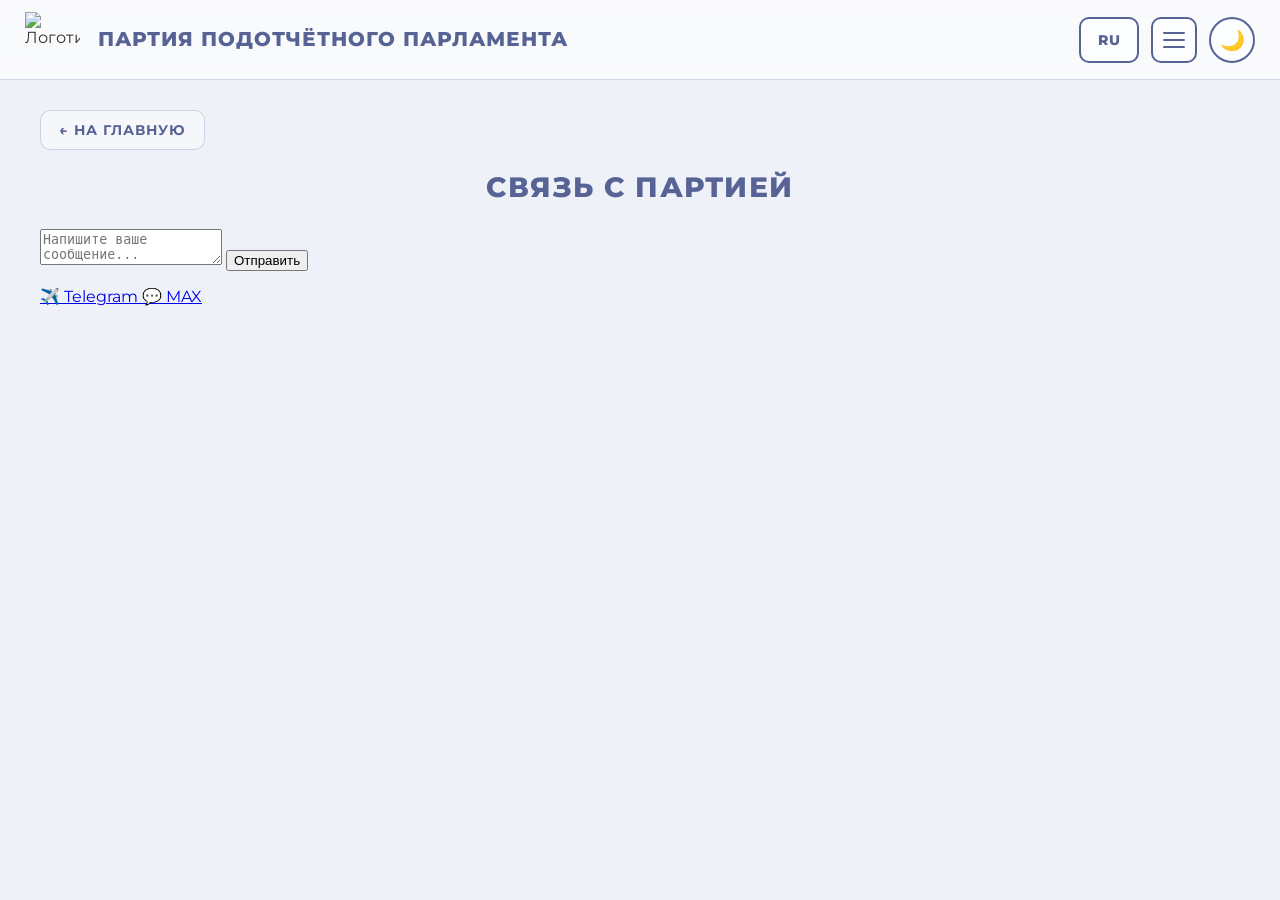
==== contact.html @ 0b80e186 "Add files via upload" ====
<!doctype html>
<html lang="ru" dir="ltr">
<head>
  <meta charset="UTF-8" />
  <meta name="viewport" content="width=device-width, initial-scale=1.0" />
  <title data-i18n="nav.contact">Связь — ППП</title>

  <link rel="icon" type="image/png" href="favicon.png">

  <link rel="preconnect" href="https://fonts.googleapis.com">
  <link rel="preconnect" href="https://fonts.gstatic.com" crossorigin>
  <link href="https://fonts.googleapis.com/css2?family=Montserrat:wght@400;700;800;900&family=Heebo:wght@400;700;800;900&family=Cairo:wght@400;700;800;900&display=swap" rel="stylesheet">

  <link rel="stylesheet" href="style.css" />
</head>
<body>

  <!-- Шапка -->
  <header class="site-header">
    <a href="index.html" class="header-left">
      <img src="https://lh3.googleusercontent.com/d/1KRb9pi-oAD3qofva0diEfKu99MLGGNY4" alt="Логотип" class="site-logo">
      <h1 class="site-title" data-i18n="site.title">Партия подотчётного парламента</h1>
    </a>

    <div class="header-right">
      <div class="lang-switcher">
        <button class="lang-btn" id="langBtn" aria-label="Сменить язык">
          <span id="langCurrent">RU</span>
        </button>
        <div class="lang-menu" id="langMenu">
          <button class="lang-option" data-lang="ru">Русский</button>
          <button class="lang-option" data-lang="be">Беларуская</button>
          <button class="lang-option" data-lang="he">עברית</button>
          <button class="lang-option" data-lang="ar">العربية</button>
        </div>
      </div>

      <button class="burger-btn" id="burgerBtn" aria-label="Меню">
        <span></span><span></span><span></span>
      </button>

      <button class="theme-toggle" id="themeToggle" aria-label="Переключить тему">
        <span class="theme-icon">🌙</span>
      </button>
    </div>
  </header>

  <!-- Бургер-меню (якоря) -->
  <nav class="side-nav" id="sideNav">
    <a href="#contact" class="nav-link" data-i18n="nav.contact">Связь</a>
  </nav>
  <div class="side-nav-overlay" id="sideNavOverlay"></div>

  <main class="main-content">

    <a href="index.html" class="back-link">← <span data-i18n="back">На главную</span></a>

    <h2 class="section-title reveal" id="contact" data-i18n="section.contact">Связь с партией</h2>

    <div class="contact-wrapper reveal">
      <form class="contact-section" id="contactForm">
        <input type="hidden" name="access_key" value="10b653c6-c642-4f34-952c-75ba31c87d4d">
        <input type="hidden" name="subject" value="Новое сообщение с сайта ППП">
        <input type="hidden" name="from_name" value="Партия подотчётного парламента">
        <input type="checkbox" name="botcheck" style="display: none;">

        <textarea class="contact-input" id="contactInput" name="message" data-i18n-placeholder="contact.placeholder" placeholder="Напишите ваше сообщение..." required></textarea>
        <button type="submit" class="contact-btn" id="contactBtn" data-i18n="contact.send">Отправить</button>
        <p class="contact-status" id="contactStatus"></p>
      </form>

      <!-- Соцсети под формой -->
      <div class="social-links-row">
        <a href="https://t.me/VDPPPVOMSIOUUP" target="_blank" rel="noopener" class="social-link">
          <span class="social-icon">✈️</span>
          <span class="social-name">Telegram</span>
        </a>
        <a href="https://max.ru/join/Kfb4NbByVdE7K1zvkSyGIGyfoUkJ6gbHtAUT0EEjZ74" target="_blank" rel="noopener" class="social-link">
          <span class="social-icon">💬</span>
          <span class="social-name">MAX</span>
        </a>
      </div>
    </div>

  </main>

  <button class="scroll-top" id="scrollTop" aria-label="Наверх">▲</button>

  <script src="script.js"></script>
</body>
</html>
---- style.css ----
/* ================= ПЕРЕМЕННЫЕ ТЕМ ================= */
:root {
  --bg-color: #eef1f7;
  --bg-glass: rgba(255, 255, 255, 0.45);
  --bg-glass-strong: rgba(255, 255, 255, 0.65);
  --text-color: #333;
  --border-color: rgba(87, 99, 148, 0.25);
  --shadow-color: rgba(87, 99, 148, 0.12);
  --accent: #576394;
  --accent-dark: #3e4a7c;
  --canvas-bg: #ffffff;
}

body.dark {
  --bg-color: #1a1d2e;
  --bg-glass: rgba(40, 45, 70, 0.55);
  --bg-glass-strong: rgba(40, 45, 70, 0.75);
  --text-color: #e0e4f0;
  --border-color: rgba(120, 135, 200, 0.3);
  --shadow-color: rgba(0, 0, 0, 0.4);
  --accent: #7a86b8;
  --accent-dark: #576394;
  --canvas-bg: #2a2e45;
}

/* ================= БАЗА ================= */
html, body {
  margin: 0;
  padding: 0;
  min-height: 100%;
  background: var(--bg-color);
  overflow-x: hidden;
  font-family: 'Montserrat', 'Heebo', 'Cairo', sans-serif;
  color: var(--text-color);
  transition: background-color 0.4s ease, color 0.4s ease;
  scroll-behavior: smooth;
}

html[lang="he"] body,
html[lang="he"] .site-title,
html[lang="he"] .section-title,
html[lang="he"] .nav-link,
html[lang="he"] .game-title,
html[lang="he"] .promise-text,
html[lang="he"] .generator-slogan-text,
html[lang="he"] .counter-label,
html[lang="he"] .counter-value,
html[lang="he"] .counter-unit {
  font-family: 'Heebo', sans-serif;
}

html[lang="ar"] body,
html[lang="ar"] .site-title,
html[lang="ar"] .section-title,
html[lang="ar"] .nav-link,
html[lang="ar"] .game-title,
html[lang="ar"] .promise-text,
html[lang="ar"] .generator-slogan-text,
html[lang="ar"] .counter-label,
html[lang="ar"] .counter-value,
html[lang="ar"] .counter-unit {
  font-family: 'Cairo', sans-serif;
}

/* ================= ПАРАЛЛАКС-ФОН ================= */
.parallax-bg {
  position: fixed;
  top: 0; left: 0;
  width: 100%; height: 100%;
  z-index: -1;
  pointer-events: none;
  background:
    radial-gradient(circle at 20% 30%, rgba(87, 99, 148, 0.15) 0%, transparent 40%),
    radial-gradient(circle at 80% 70%, rgba(87, 99, 148, 0.12) 0%, transparent 45%),
    radial-gradient(circle at 50% 90%, rgba(87, 99, 148, 0.08) 0%, transparent 50%);
  will-change: transform;
}

/* ================= ЛУЧИ ОТ ЛОГОТИПА ================= */
.rays-overlay {
  position: fixed;
  inset: 0;
  pointer-events: none;
  z-index: 99999;
  opacity: 0;
  visibility: hidden;
  overflow: hidden;
}

.rays-overlay.active {
  opacity: 1;
  visibility: visible;
}

.rays-overlay .ray {
  position: absolute;
  top: 55px;            /* примерно центр логотипа по вертикали */
  left: 52px;           /* примерно центр логотипа по горизонтали */
  width: 200vmax;
  height: 8px;
  background: linear-gradient(90deg, rgba(87, 99, 148, 0.9), rgba(87, 99, 148, 0));
  transform-origin: 0 50%;
  transform: rotate(var(--angle)) scaleX(0);
  border-radius: 4px;
  animation: ray-shoot 1.5s ease-out forwards;
  filter: blur(1px);
}

@keyframes ray-shoot {
  0%   { transform: rotate(var(--angle)) scaleX(0); opacity: 1; }
  30%  { transform: rotate(var(--angle)) scaleX(1); opacity: 1; }
  100% { transform: rotate(var(--angle)) scaleX(1); opacity: 0; }
}

/* ================= ВСПЛЫВАЮЩЕЕ ОКНО ================= */
.popup-overlay {
  position: fixed;
  inset: 0;
  background: rgba(0, 0, 0, 0.65);
  backdrop-filter: blur(6px);
  -webkit-backdrop-filter: blur(6px);
  display: flex;
  justify-content: center;
  align-items: center;
  z-index: 9999;
  opacity: 1;
  transition: opacity 0.3s ease;
  padding: 20px;
  box-sizing: border-box;
}

.popup-overlay.hidden {
  opacity: 0;
  visibility: hidden;
  pointer-events: none;
}

.popup-box {
  position: relative;
  background: var(--bg-glass-strong);
  backdrop-filter: blur(14px);
  -webkit-backdrop-filter: blur(14px);
  border: 1px solid var(--border-color);
  border-radius: 20px;
  box-shadow: 0 20px 60px rgba(0, 0, 0, 0.4);
  padding: 12px;
  max-width: 420px;
  width: 100%;
  max-height: 90vh;
  display: flex;
  justify-content: center;
  align-items: center;
  animation: popup-appear 0.35s cubic-bezier(0.2, 0.8, 0.2, 1);
}

@keyframes popup-appear {
  from { opacity: 0; transform: scale(0.85); }
  to   { opacity: 1; transform: scale(1); }
}

.popup-image {
  width: 100%;
  height: auto;
  max-height: calc(90vh - 24px);
  border-radius: 14px;
  display: block;
  object-fit: contain;
}

.popup-close {
  position: absolute;
  top: -14px; right: -14px;
  width: 40px; height: 40px;
  border-radius: 50%;
  background: var(--accent);
  color: #ffffff;
  border: 2px solid var(--bg-color);
  font-size: 18px;
  font-weight: 800;
  cursor: pointer;
  display: flex;
  justify-content: center;
  align-items: center;
  transition: all 0.25s ease;
  box-shadow: 0 6px 20px rgba(0, 0, 0, 0.35);
  line-height: 1;
  padding: 0;
}

.popup-close:hover {
  background: var(--bg-color);
  color: var(--accent);
  transform: scale(1.1) rotate(90deg);
}

/* ================= ШАПКА ================= */
.site-header {
  position: fixed;
  top: 0; left: 0;
  width: 100%;
  height: 80px;
  display: flex;
  align-items: center;
  justify-content: space-between;
  gap: 18px;
  padding: 0 25px;
  box-sizing: border-box;
  background: var(--bg-glass-strong);
  backdrop-filter: blur(12px);
  -webkit-backdrop-filter: blur(12px);
  border-bottom: 1px solid var(--border-color);
  z-index: 999;
  transition: background 0.4s ease;
}

.header-left {
  display: flex;
  align-items: center;
  gap: 18px;
  flex-shrink: 0;
  min-width: 0;
  text-decoration: none;
  color: inherit;
}

.header-right {
  display: flex;
  align-items: center;
  gap: 12px;
  flex-shrink: 0;
}

.site-logo {
  height: 55px; width: 55px;
  object-fit: contain;
  flex-shrink: 0;
  cursor: pointer;
  transition: transform 0.3s ease;
}

.site-logo:hover {
  transform: scale(1.05);
}

.site-title {
  font-family: 'Montserrat', sans-serif;
  font-weight: 800;
  font-size: 20px;
  letter-spacing: 1px;
  text-transform: uppercase;
  color: var(--accent);
  margin: 0;
  line-height: 1.15;
  white-space: nowrap;
  overflow: hidden;
  text-overflow: ellipsis;
}

/* ================= ПЕРЕКЛЮЧАТЕЛЬ ЯЗЫКА ================= */
.lang-switcher { position: relative; }

.lang-btn {
  height: 46px;
  min-width: 60px;
  padding: 0 14px;
  border-radius: 10px;
  background: var(--bg-glass);
  border: 2px solid var(--accent);
  color: var(--accent);
  cursor: pointer;
  font-family: 'Montserrat', sans-serif;
  font-weight: 800;
  font-size: 14px;
  letter-spacing: 1px;
  transition: all 0.3s ease;
}

.lang-btn:hover { background: var(--accent); color: #ffffff; }

.lang-menu {
  position: absolute;
  top: calc(100% + 8px);
  right: 0;
  min-width: 160px;
  background: var(--bg-glass-strong);
  backdrop-filter: blur(14px);
  -webkit-backdrop-filter: blur(14px);
  border: 1px solid var(--border-color);
  border-radius: 12px;
  box-shadow: 0 8px 25px var(--shadow-color);
  padding: 8px;
  display: flex;
  flex-direction: column;
  gap: 4px;
  opacity: 0;
  visibility: hidden;
  transform: translateY(-10px);
  transition: all 0.25s ease;
  z-index: 1000;
}

.lang-menu.open {
  opacity: 1;
  visibility: visible;
  transform: translateY(0);
}

.lang-option {
  padding: 10px 14px;
  background: transparent;
  border: none;
  border-radius: 8px;
  font-family: 'Montserrat', 'Heebo', 'Cairo', sans-serif;
  font-weight: 700;
  font-size: 14px;
  color: var(--text-color);
  text-align: left;
  cursor: pointer;
  transition: all 0.2s ease;
}

.lang-option:hover,
.lang-option.active {
  background: var(--accent);
  color: #ffffff;
}

/* ================= БУРГЕР ================= */
.burger-btn {
  width: 46px; height: 46px;
  border-radius: 10px;
  background: var(--bg-glass);
  border: 2px solid var(--accent);
  cursor: pointer;
  display: flex;
  flex-direction: column;
  justify-content: center;
  align-items: center;
  gap: 5px;
  padding: 0;
  transition: all 0.3s ease;
}

.burger-btn:hover { background: var(--accent); }

.burger-btn span {
  display: block;
  width: 22px;
  height: 2px;
  background: var(--accent);
  border-radius: 2px;
  transition: all 0.3s ease;
}

.burger-btn:hover span { background: #ffffff; }

.burger-btn.active span:nth-child(1) { transform: translateY(7px) rotate(45deg); }
.burger-btn.active span:nth-child(2) { opacity: 0; }
.burger-btn.active span:nth-child(3) { transform: translateY(-7px) rotate(-45deg); }
.burger-btn.active span { background: var(--accent); }

/* ================= БОКОВОЕ МЕНЮ (СПРАВА) ================= */
.side-nav {
  position: fixed;
  top: 0; right: 0;
  width: 300px;
  max-width: 80%;
  height: 100vh;
  background: var(--bg-glass-strong);
  backdrop-filter: blur(16px);
  -webkit-backdrop-filter: blur(16px);
  border-left: 1px solid var(--border-color);
  padding: 100px 20px 30px 20px;
  box-sizing: border-box;
  display: flex;
  flex-direction: column;
  gap: 8px;
  transform: translateX(100%);
  transition: transform 0.4s cubic-bezier(0.2, 0.8, 0.2, 1);
  z-index: 1001;
  overflow-y: auto;
}

.side-nav.open { transform: translateX(0); }

.nav-link {
  font-family: 'Montserrat', sans-serif;
  font-weight: 700;
  font-size: 16px;
  letter-spacing: 0.8px;
  text-transform: uppercase;
  color: var(--text-color);
  text-decoration: none;
  padding: 14px 18px;
  border-radius: 10px;
  transition: all 0.25s ease;
  text-align: right;
}

.nav-link:hover { background: var(--accent); color: #ffffff; }

.side-nav-overlay {
  position: fixed;
  inset: 0;
  background: rgba(0, 0, 0, 0.4);
  opacity: 0;
  visibility: hidden;
  transition: all 0.3s ease;
  z-index: 1000;
}

.side-nav-overlay.open { opacity: 1; visibility: visible; }

/* ================= ПЕРЕКЛЮЧАТЕЛЬ ТЕМЫ ================= */
.theme-toggle {
  width: 46px; height: 46px;
  border-radius: 50%;
  background: var(--bg-glass);
  border: 2px solid var(--accent);
  cursor: pointer;
  display: flex;
  justify-content: center;
  align-items: center;
  font-size: 20px;
  transition: all 0.3s ease;
  flex-shrink: 0;
}

.theme-toggle:hover { background: var(--accent); transform: rotate(20deg) scale(1.1); }

/* ================= ОСНОВНОЙ КОНТЕНТ ================= */
.main-content {
  padding: 110px 40px 80px 40px;
  box-sizing: border-box;
  min-height: 100vh;
  max-width: 1600px;
  margin: 0 auto;
  position: relative;
}

/* ================= ССЫЛКА «НА ГЛАВНУЮ» ================= */
.back-link {
  display: inline-flex;
  align-items: center;
  gap: 6px;
  font-family: 'Montserrat', sans-serif;
  font-weight: 700;
  font-size: 14px;
  letter-spacing: 1px;
  text-transform: uppercase;
  color: var(--accent);
  text-decoration: none;
  padding: 10px 18px;
  border-radius: 10px;
  border: 1px solid var(--border-color);
  background: var(--bg-glass);
  margin-bottom: 20px;
  transition: all 0.3s ease;
}

.back-link:hover {
  background: var(--accent);
  color: #ffffff;
  transform: translateX(-4px);
}

/* ================= ЗАГОЛОВКИ ================= */
.section-title {
  font-family: 'Montserrat', sans-serif;
  font-weight: 800;
  font-size: 28px;
  letter-spacing: 1.5px;
  text-transform: uppercase;
  color: var(--accent);
  text-align: center;
  margin: 50px 0 25px 0;
  scroll-margin-top: 100px;
}

.section-title:first-of-type { margin-top: 0; }
.section-title-prog { margin-top: 70px; }

/* ================= АНИМАЦИЯ ПОЯВЛЕНИЯ ================= */
.reveal {
  opacity: 0;
  transform: translateY(40px);
  transition: opacity 0.8s ease, transform 0.8s ease;
}

.reveal.visible { opacity: 1; transform: translateY(0); }

/* ================= КАРУСЕЛЬ ================= */
.coverflow-container {
  width: 100%;
  height: 600px;
  perspective: 1600px;
  display: flex;
  justify-content: center;
  align-items: center;
  position: relative;
  overflow: hidden;
}

.coverflow {
  display: flex;
  justify-content: center;
  align-items: center;
  position: relative;
  width: 100%; height: 100%;
  transform-style: preserve-3d;
}

.cover-card {
  position: absolute;
  width: 1000px;
  height: 1414px;
  transition: transform 0.5s cubic-bezier(0.2, 0.8, 0.2, 1), opacity 0.5s ease;
  cursor: pointer;
  border-radius: 0;
  box-shadow: 0 10px 30px rgba(0, 0, 0, 0.35);
  overflow: hidden;
  opacity: 0;
  transform: translateX(0) scale(0.1) rotateY(0deg);
  z-index: 0;
  background: #f0f0f0;
}

.cover-card img {
  width: 100%; height: 100%;
  object-fit: cover;
  pointer-events: none;
  display: block;
}

.cover-card.active {
  opacity: 1;
  transform: translateX(0) scale(0.33) rotateY(0deg);
  z-index: 10;
  box-shadow: 0 25px 60px rgba(0,0,0,0.5);
  filter: blur(0);
}

.cover-card.prev-1 {
  opacity: 0.85;
  transform: translateX(-320px) scale(0.30) rotateY(38deg);
  z-index: 9;
  filter: blur(2px);
}

.cover-card.prev-2 {
  opacity: 0.45;
  transform: translateX(-540px) scale(0.24) rotateY(50deg);
  z-index: 8;
  filter: blur(4px);
}

.cover-card.next-1 {
  opacity: 0.85;
  transform: translateX(320px) scale(0.30) rotateY(-38deg);
  z-index: 9;
  filter: blur(2px);
}

.cover-card.next-2 {
  opacity: 0.45;
  transform: translateX(540px) scale(0.24) rotateY(-50deg);
  z-index: 8;
  filter: blur(4px);
}

.controls {
  position: absolute;
  bottom: 10px;
  left: 50%;
  transform: translateX(-50%);
  display: flex;
  gap: 20px;
  z-index: 20;
}

.nav-btn {
  background: var(--accent);
  border: 2px solid var(--accent);
  color: #ffffff;
  width: 50px; height: 50px;
  border-radius: 0;
  cursor: pointer;
  display: flex;
  justify-content: center;
  align-items: center;
  font-size: 22px;
  font-weight: 700;
  transition: all 0.3s ease;
}

.nav-btn:hover {
  background: var(--bg-color);
  color: var(--accent);
  transform: scale(1.08);
}

/* ================= ПЛЕЕР ================= */
.player-wrapper {
  display: flex;
  justify-content: center;
  width: 100%;
  margin: 20px 0;
}

#my-player {
  width: 100%;
  max-width: 700px;
}

/* ================= МЕНЮ РАЗДЕЛОВ (под гимном) ================= */
.sections-menu {
  display: grid;
  grid-template-columns: repeat(3, 1fr);
  gap: 20px;
  max-width: 1000px;
  margin: 10px auto 0 auto;
}

.section-card {
  display: flex;
  flex-direction: column;
  align-items: center;
  justify-content: center;
  gap: 12px;
  padding: 30px 20px;
  background: var(--bg-glass);
  backdrop-filter: blur(14px);
  -webkit-backdrop-filter: blur(14px);
  border: 1px solid var(--border-color);
  border-radius: 16px;
  box-shadow: 0 8px 25px var(--shadow-color);
  text-decoration: none;
  color: var(--text-color);
  transition: all 0.3s ease;
  min-height: 140px;
}

.section-card:hover {
  transform: translateY(-6px);
  box-shadow: 0 14px 35px var(--shadow-color);
  border-color: var(--accent);
}

.section-card-icon {
  font-size: 36px;
  line-height: 1;
}

.section-card-title {
  font-family: 'Montserrat', sans-serif;
  font-weight: 800;
  font-size: 16px;
  letter-spacing: 1px;
  text-transform: uppercase;
  color: var(--accent);
  text-align: center;
}

/* ================= СЕТКА ПРОГРАММЫ ================= */
.grid-section {
  display: grid;
  grid-template-columns: 1fr 1fr;
  gap: 28px;
  width: 100%;
  margin-top: 10px;
}

.grid-cell {
  position: relative;
  min-height: 320px;
  padding: 60px 30px 30px 30px;
  box-sizing: border-box;
  background: var(--bg-glass);
  backdrop-filter: blur(14px);
  -webkit-backdrop-filter: blur(14px);
  border: 1px solid var(--border-color);
  border-radius: 16px;
  box-shadow: 0 8px 25px var(--shadow-color);
  transition: transform 0.3s ease, box-shadow 0.3s ease;
}

.grid-cell:hover {
  transform: translateY(-4px);
  box-shadow: 0 14px 35px var(--shadow-color);
}

.cell-number {
  position: absolute;
  top: 18px; left: 22px;
  font-family: 'Montserrat', sans-serif;
  font-weight: 800;
  font-size: 32px;
  color: var(--accent);
  line-height: 1;
}

.cell-text {
  font-family: 'Montserrat', sans-serif;
  font-weight: 600;
  font-size: 15px;
  line-height: 1.55;
  color: var(--text-color);
  margin: 0;
}

/* ================= СЧЁТЧИК СЕКУНД ================= */
.counter-section {
  width: 100%;
  padding: 60px 20px;
  box-sizing: border-box;
  text-align: center;
  background: var(--bg-glass-strong);
  backdrop-filter: blur(14px);
  -webkit-backdrop-filter: blur(14px);
  border-top: 1px solid var(--border-color);
  border-bottom: 1px solid var(--border-color);
  display: flex;
  flex-direction: column;
  align-items: center;
  gap: 10px;
}

.counter-label {
  font-family: 'Montserrat', sans-serif;
  font-weight: 800;
  font-size: 24px;
  letter-spacing: 1.5px;
  text-transform: uppercase;
  color: var(--accent);
  margin: 0;
}

.counter-value {
  font-family: 'Montserrat', sans-serif;
  font-weight: 900;
  font-size: clamp(48px, 10vw, 120px);
  letter-spacing: 2px;
  color: var(--accent);
  line-height: 1;
  word-break: break-all;
}

.counter-unit {
  font-family: 'Montserrat', sans-serif;
  font-weight: 800;
  font-size: 20px;
  letter-spacing: 2px;
  text-transform: uppercase;
  color: var(--accent);
  opacity: 0.7;
  margin: 0;
}

/* ================= ОРБИТА ================= */
.orbit-container {
  width: 100%;
  height: 260px;
  position: relative;
  overflow: hidden;
  background: var(--bg-glass-strong);
  backdrop-filter: blur(12px);
  -webkit-backdrop-filter: blur(12px);
  border-top: 1px solid var(--border-color);
  display: flex;
  justify-content: center;
  align-items: center;
}

.orbit {
  position: relative;
  width: 180px; height: 180px;
  animation: orbit-rotate 8s linear infinite;
}

.orbit-icon {
  position: absolute;
  top: 50%; left: 50%;
  width: 80px; height: 80px;
  object-fit: contain;
  margin-left: -40px;
  margin-top: -40px;
  animation: orbit-counter-rotate 8s linear infinite;
}

@keyframes orbit-rotate {
  0% { transform: rotate(0deg); }
  100% { transform: rotate(360deg); }
}

@keyframes orbit-counter-rotate {
  0% { transform: translateX(90px) rotate(0deg); }
  100% { transform: translateX(90px) rotate(-360deg); }
}

/* ================= КНОПКА НАВЕРХ ================= */
.scroll-top {
  position: fixed;
  bottom: 30px; right: 30px;
  width: 54px; height: 54px;
  background: var(--accent);
  color: #ffffff;
  border: 2px solid var(--accent);
  border-radius: 50%;
  font-size: 22px;
  font-weight: 700;
  cursor: pointer;
  display: flex;
  justify-content: center;
  align-items: center;
  box-shadow: 0 6px 20px var(--shadow-color);
  opacity: 0;
  visibility: hidden;
  transform: translateY(20px);
  transition: all 0.35s ease;
  z-index: 998;
}

.scroll-top.visible {
  opacity: 1;
  visibility: visible;
  transform: translateY(0);
}

.scroll-top:hover {
  background: var(--bg-color);
  color: var(--accent);
  transform: translateY(-4px) scale(1.08);
}

/* ================= RTL ================= */
body[dir="rtl"] .side-nav {
  right: auto;
  left: 0;
  transform: translateX(-100%);
  border-left: none;
  border-right: 1px solid var(--border-color);
}

body[dir="rtl"] .side-nav.open { transform: translateX(0); }
body[dir="rtl"] .nav-link { text-align: left; }
body[dir="rtl"] .lang-menu { right: auto; left: 0; }
body[dir="rtl"] .lang-option { text-align: right; }
body[dir="rtl"] .scroll-top { right: auto; left: 30px; }
body[dir="rtl"] .cell-number { left: auto; right: 22px; }
body[dir="rtl"] .rays-overlay .ray {
  transform-origin: 100% 50%;
  background: linear-gradient(270deg, rgba(87, 99, 148, 0.9), rgba(87, 99, 148, 0));
}
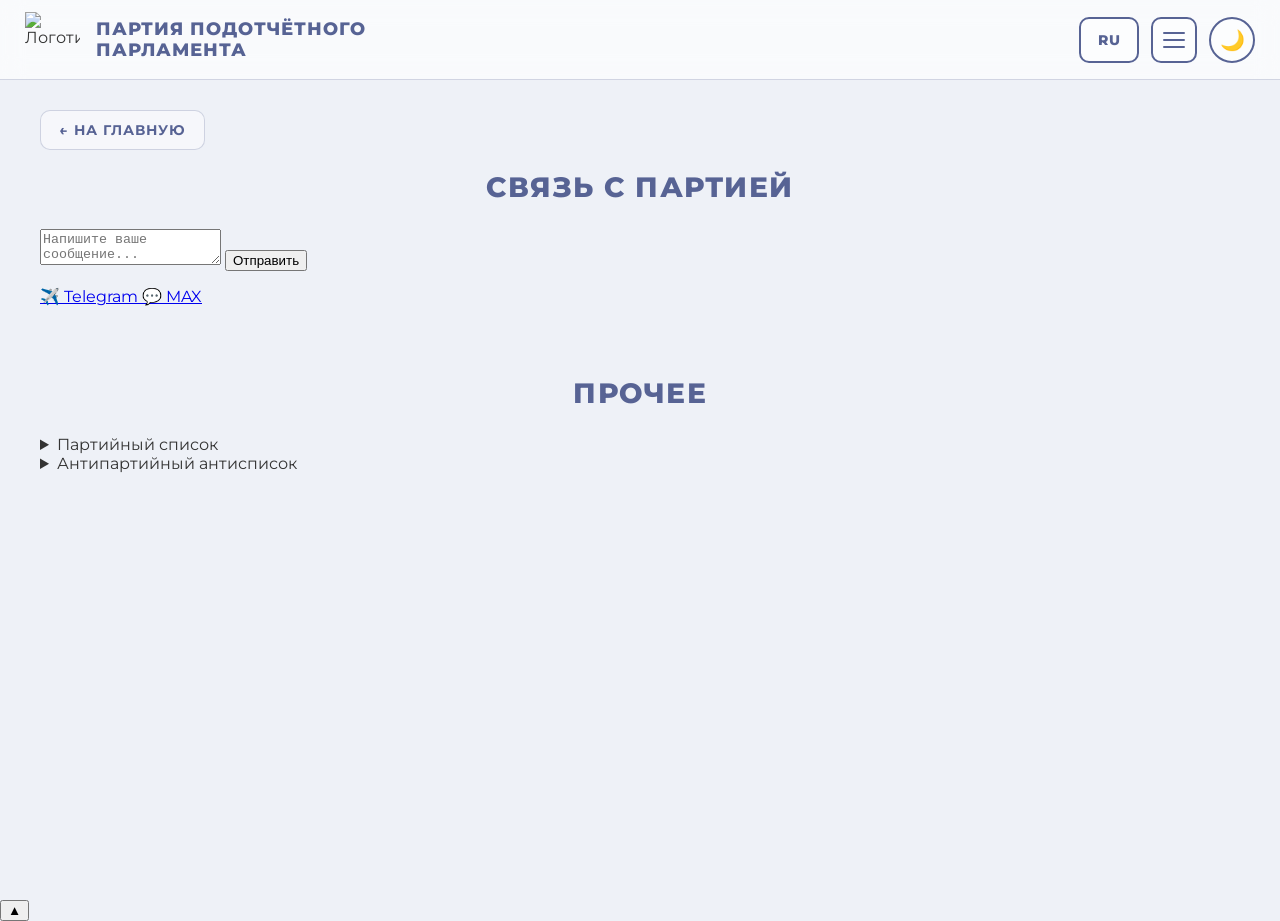
==== commit 1ea1b5f6: "Add files via upload" ====
--- a/contact.html
+++ b/contact.html
@@ -3,7 +3,7 @@
 <head>
   <meta charset="UTF-8" />
   <meta name="viewport" content="width=device-width, initial-scale=1.0" />
-  <title data-i18n="nav.contact">Связь — ППП</title>
+  <title data-i18n="nav.contactOther">Связь и прочее — ППП</title>
 
   <link rel="icon" type="image/png" href="favicon.png">
 
@@ -15,7 +15,6 @@
 </head>
 <body>
 
-  <!-- Шапка -->
   <header class="site-header">
     <a href="index.html" class="header-left">
       <img src="https://lh3.googleusercontent.com/d/1KRb9pi-oAD3qofva0diEfKu99MLGGNY4" alt="Логотип" class="site-logo">
@@ -45,9 +44,13 @@
     </div>
   </header>
 
-  <!-- Бургер-меню (якоря) -->
   <nav class="side-nav" id="sideNav">
-    <a href="#contact" class="nav-link" data-i18n="nav.contact">Связь</a>
+    <a href="program.html" class="nav-link" data-i18n="nav.program">Программа</a>
+    <a href="news.html" class="nav-link" data-i18n="nav.news">Новости</a>
+    <a href="games.html" class="nav-link" data-i18n="nav.games">Игры</a>
+    <a href="quizzes.html" class="nav-link" data-i18n="nav.quizzes">Викторины и тесты</a>
+    <a href="generators.html" class="nav-link" data-i18n="nav.generator">Генераторы</a>
+    <a href="contact.html" class="nav-link" data-i18n="nav.contactOther">Связь и прочее</a>
   </nav>
   <div class="side-nav-overlay" id="sideNavOverlay"></div>
 
@@ -55,6 +58,7 @@
 
     <a href="index.html" class="back-link">← <span data-i18n="back">На главную</span></a>
 
+    <!-- ===== Связь ===== -->
     <h2 class="section-title reveal" id="contact" data-i18n="section.contact">Связь с партией</h2>
 
     <div class="contact-wrapper reveal">
@@ -69,7 +73,6 @@
         <p class="contact-status" id="contactStatus"></p>
       </form>
 
-      <!-- Соцсети под формой -->
       <div class="social-links-row">
         <a href="https://t.me/VDPPPVOMSIOUUP" target="_blank" rel="noopener" class="social-link">
           <span class="social-icon">✈️</span>
@@ -82,6 +85,38 @@
       </div>
     </div>
 
+    <!-- ===== Прочее ===== -->
+    <h2 class="section-title section-title-prog reveal" id="other" data-i18n="section.other">Прочее</h2>
+
+    <div class="other-wrapper reveal">
+
+      <details class="accordion" id="partyList">
+        <summary data-i18n="other.partyList">Партийный список</summary>
+        <ul class="accordion-list">
+          <li class="member-name">Решин Савелий</li>
+          <li class="member-name">Прокопович Тимофей</li>
+          <li class="member-name">Богучарский Арсений</li>
+          <li class="member-name">Руднев Роман</li>
+          <li class="member-name">Бакланов Гордей</li>
+          <li class="member-name">Михайлов Матвей</li>
+          <li class="member-name">Губанчиков Дмитрий</li>
+          <li class="member-name">Прокопович Алеся</li>
+          <li class="member-name">Ровнер Александр</li>
+        </ul>
+      </details>
+
+      <details class="accordion" id="antiList">
+        <summary data-i18n="other.antiList">Антипартийный антисписок</summary>
+        <ul class="accordion-list">
+          <li class="member-name">Андрианов Арсений</li>
+          <li class="member-name">Афанасьев Игорь</li>
+          <li class="member-name">Борачук Кирилл</li>
+          <li class="member-name">Ровнер Александр</li>
+        </ul>
+      </details>
+
+    </div>
+
   </main>
 
   <button class="scroll-top" id="scrollTop" aria-label="Наверх">▲</button>
--- a/style.css
+++ b/style.css
@@ -45,7 +45,9 @@
 html[lang="he"] .generator-slogan-text,
 html[lang="he"] .counter-label,
 html[lang="he"] .counter-value,
-html[lang="he"] .counter-unit {
+html[lang="he"] .counter-unit,
+html[lang="he"] .news-card-title,
+html[lang="he"] .news-card-text {
   font-family: 'Heebo', sans-serif;
 }
 
@@ -58,7 +60,9 @@
 html[lang="ar"] .generator-slogan-text,
 html[lang="ar"] .counter-label,
 html[lang="ar"] .counter-value,
-html[lang="ar"] .counter-unit {
+html[lang="ar"] .counter-unit,
+html[lang="ar"] .news-card-title,
+html[lang="ar"] .news-card-text {
   font-family: 'Cairo', sans-serif;
 }
 
@@ -94,8 +98,8 @@
 
 .rays-overlay .ray {
   position: absolute;
-  top: 55px;            /* примерно центр логотипа по вертикали */
-  left: 52px;           /* примерно центр логотипа по горизонтали */
+  top: 55px;
+  left: 52px;
   width: 200vmax;
   height: 8px;
   background: linear-gradient(90deg, rgba(87, 99, 148, 0.9), rgba(87, 99, 148, 0));
@@ -202,7 +206,7 @@
   display: flex;
   align-items: center;
   justify-content: space-between;
-  gap: 18px;
+  gap: 14px;
   padding: 0 25px;
   box-sizing: border-box;
   background: var(--bg-glass-strong);
@@ -216,7 +220,7 @@
 .header-left {
   display: flex;
   align-items: center;
-  gap: 18px;
+  gap: 16px;
   flex-shrink: 0;
   min-width: 0;
   text-decoration: none;
@@ -238,22 +242,18 @@
   transition: transform 0.3s ease;
 }
 
-.site-logo:hover {
-  transform: scale(1.05);
-}
+.site-logo:hover { transform: scale(1.05); }
 
 .site-title {
   font-family: 'Montserrat', sans-serif;
   font-weight: 800;
-  font-size: 20px;
+  font-size: 18px;
   letter-spacing: 1px;
   text-transform: uppercase;
   color: var(--accent);
   margin: 0;
   line-height: 1.15;
-  white-space: nowrap;
-  overflow: hidden;
-  text-overflow: ellipsis;
+  max-width: 360px;
 }
 
 /* ================= ПЕРЕКЛЮЧАТЕЛЬ ЯЗЫКА ================= */
@@ -299,11 +299,7 @@
   z-index: 1000;
 }
 
-.lang-menu.open {
-  opacity: 1;
-  visibility: visible;
-  transform: translateY(0);
-}
+.lang-menu.open { opacity: 1; visibility: visible; transform: translateY(0); }
 
 .lang-option {
   padding: 10px 14px;
@@ -320,10 +316,7 @@
 }
 
 .lang-option:hover,
-.lang-option.active {
-  background: var(--accent);
-  color: #ffffff;
-}
+.lang-option.active { background: var(--accent); color: #ffffff; }
 
 /* ================= БУРГЕР ================= */
 .burger-btn {
@@ -353,7 +346,6 @@
 }
 
 .burger-btn:hover span { background: #ffffff; }
-
 .burger-btn.active span:nth-child(1) { transform: translateY(7px) rotate(45deg); }
 .burger-btn.active span:nth-child(2) { opacity: 0; }
 .burger-btn.active span:nth-child(3) { transform: translateY(-7px) rotate(-45deg); }
@@ -525,12 +517,7 @@
   background: #f0f0f0;
 }
 
-.cover-card img {
-  width: 100%; height: 100%;
-  object-fit: cover;
-  pointer-events: none;
-  display: block;
-}
+.cover-card img { width: 100%; height: 100%; object-fit: cover; pointer-events: none; display: block; }
 
 .cover-card.active {
   opacity: 1;
@@ -540,33 +527,10 @@
   filter: blur(0);
 }
 
-.cover-card.prev-1 {
-  opacity: 0.85;
-  transform: translateX(-320px) scale(0.30) rotateY(38deg);
-  z-index: 9;
-  filter: blur(2px);
-}
-
-.cover-card.prev-2 {
-  opacity: 0.45;
-  transform: translateX(-540px) scale(0.24) rotateY(50deg);
-  z-index: 8;
-  filter: blur(4px);
-}
-
-.cover-card.next-1 {
-  opacity: 0.85;
-  transform: translateX(320px) scale(0.30) rotateY(-38deg);
-  z-index: 9;
-  filter: blur(2px);
-}
-
-.cover-card.next-2 {
-  opacity: 0.45;
-  transform: translateX(540px) scale(0.24) rotateY(-50deg);
-  z-index: 8;
-  filter: blur(4px);
-}
+.cover-card.prev-1 { opacity: 0.85; transform: translateX(-320px) scale(0.30) rotateY(38deg); z-index: 9; filter: blur(2px); }
+.cover-card.prev-2 { opacity: 0.45; transform: translateX(-540px) scale(0.24) rotateY(50deg); z-index: 8; filter: blur(4px); }
+.cover-card.next-1 { opacity: 0.85; transform: translateX(320px) scale(0.30) rotateY(-38deg); z-index: 9; filter: blur(2px); }
+.cover-card.next-2 { opacity: 0.45; transform: translateX(540px) scale(0.24) rotateY(-50deg); z-index: 8; filter: blur(4px); }
 
 .controls {
   position: absolute;
@@ -593,11 +557,7 @@
   transition: all 0.3s ease;
 }
 
-.nav-btn:hover {
-  background: var(--bg-color);
-  color: var(--accent);
-  transform: scale(1.08);
-}
+.nav-btn:hover { background: var(--bg-color); color: var(--accent); transform: scale(1.08); }
 
 /* ================= ПЛЕЕР ================= */
 .player-wrapper {
@@ -607,17 +567,14 @@
   margin: 20px 0;
 }
 
-#my-player {
-  width: 100%;
-  max-width: 700px;
-}
+#my-player { width: 100%; max-width: 700px; }
 
 /* ================= МЕНЮ РАЗДЕЛОВ (под гимном) ================= */
 .sections-menu {
   display: grid;
   grid-template-columns: repeat(3, 1fr);
-  gap: 20px;
-  max-width: 1000px;
+  gap: 16px;
+  max-width: 900px;
   margin: 10px auto 0 auto;
 }
 
@@ -626,36 +583,33 @@
   flex-direction: column;
   align-items: center;
   justify-content: center;
-  gap: 12px;
-  padding: 30px 20px;
+  gap: 8px;
+  padding: 18px 12px;
   background: var(--bg-glass);
   backdrop-filter: blur(14px);
   -webkit-backdrop-filter: blur(14px);
   border: 1px solid var(--border-color);
-  border-radius: 16px;
+  border-radius: 14px;
   box-shadow: 0 8px 25px var(--shadow-color);
   text-decoration: none;
   color: var(--text-color);
   transition: all 0.3s ease;
-  min-height: 140px;
+  min-height: 100px;
 }
 
 .section-card:hover {
-  transform: translateY(-6px);
-  box-shadow: 0 14px 35px var(--shadow-color);
+  transform: translateY(-4px);
+  box-shadow: 0 12px 30px var(--shadow-color);
   border-color: var(--accent);
 }
 
-.section-card-icon {
-  font-size: 36px;
-  line-height: 1;
-}
+.section-card-icon { font-size: 28px; line-height: 1; }
 
 .section-card-title {
   font-family: 'Montserrat', sans-serif;
   font-weight: 800;
-  font-size: 16px;
-  letter-spacing: 1px;
+  font-size: 13px;
+  letter-spacing: 0.8px;
   text-transform: uppercase;
   color: var(--accent);
   text-align: center;
@@ -684,10 +638,7 @@
   transition: transform 0.3s ease, box-shadow 0.3s ease;
 }
 
-.grid-cell:hover {
-  transform: translateY(-4px);
-  box-shadow: 0 14px 35px var(--shadow-color);
-}
+.grid-cell:hover { transform: translateY(-4px); box-shadow: 0 14px 35px var(--shadow-color); }
 
 .cell-number {
   position: absolute;
@@ -708,100 +659,76 @@
   margin: 0;
 }
 
-/* ================= СЧЁТЧИК СЕКУНД ================= */
-.counter-section {
+/* ================= НОВОСТИ ================= */
+.news-carousel {
+  position: relative;
   width: 100%;
-  padding: 60px 20px;
+  max-width: 1100px;
+  margin: 10px auto 0 auto;
+  display: flex;
+  align-items: center;
+  gap: 12px;
+}
+
+.news-track-wrapper {
+  flex: 1;
+  overflow: hidden;
+  border-radius: 20px;
+}
+
+.news-track {
+  display: flex;
+  transition: transform 0.5s cubic-bezier(0.2, 0.8, 0.2, 1);
+  will-change: transform;
+}
+
+.news-card {
+  flex: 0 0 100%;
   box-sizing: border-box;
-  text-align: center;
-  background: var(--bg-glass-strong);
+  padding: 40px;
+  background: var(--bg-glass);
   backdrop-filter: blur(14px);
   -webkit-backdrop-filter: blur(14px);
-  border-top: 1px solid var(--border-color);
-  border-bottom: 1px solid var(--border-color);
+  border: 1px solid var(--border-color);
+  border-radius: 20px;
+  box-shadow: 0 8px 25px var(--shadow-color);
+  min-height: 360px;
   display: flex;
   flex-direction: column;
-  align-items: center;
-  gap: 10px;
-}
-
-.counter-label {
+  gap: 16px;
+}
+
+.news-card-title {
   font-family: 'Montserrat', sans-serif;
   font-weight: 800;
-  font-size: 24px;
-  letter-spacing: 1.5px;
-  text-transform: uppercase;
+  font-size: 26px;
   color: var(--accent);
   margin: 0;
-}
-
-.counter-value {
-  font-family: 'Montserrat', sans-serif;
-  font-weight: 900;
-  font-size: clamp(48px, 10vw, 120px);
-  letter-spacing: 2px;
-  color: var(--accent);
-  line-height: 1;
-  word-break: break-all;
-}
-
-.counter-unit {
-  font-family: 'Montserrat', sans-serif;
-  font-weight: 800;
-  font-size: 20px;
-  letter-spacing: 2px;
-  text-transform: uppercase;
+  line-height: 1.3;
+}
+
+.news-card-date {
+  font-family: 'Montserrat', sans-serif;
+  font-weight: 700;
+  font-size: 14px;
   color: var(--accent);
   opacity: 0.7;
   margin: 0;
-}
-
-/* ================= ОРБИТА ================= */
-.orbit-container {
-  width: 100%;
-  height: 260px;
-  position: relative;
-  overflow: hidden;
-  background: var(--bg-glass-strong);
-  backdrop-filter: blur(12px);
-  -webkit-backdrop-filter: blur(12px);
-  border-top: 1px solid var(--border-color);
-  display: flex;
-  justify-content: center;
-  align-items: center;
-}
-
-.orbit {
-  position: relative;
-  width: 180px; height: 180px;
-  animation: orbit-rotate 8s linear infinite;
-}
-
-.orbit-icon {
-  position: absolute;
-  top: 50%; left: 50%;
-  width: 80px; height: 80px;
-  object-fit: contain;
-  margin-left: -40px;
-  margin-top: -40px;
-  animation: orbit-counter-rotate 8s linear infinite;
-}
-
-@keyframes orbit-rotate {
-  0% { transform: rotate(0deg); }
-  100% { transform: rotate(360deg); }
-}
-
-@keyframes orbit-counter-rotate {
-  0% { transform: translateX(90px) rotate(0deg); }
-  100% { transform: translateX(90px) rotate(-360deg); }
-}
-
-/* ================= КНОПКА НАВЕРХ ================= */
-.scroll-top {
-  position: fixed;
-  bottom: 30px; right: 30px;
-  width: 54px; height: 54px;
+  letter-spacing: 1px;
+}
+
+.news-card-text {
+  font-family: 'Montserrat', sans-serif;
+  font-weight: 600;
+  font-size: 16px;
+  line-height: 1.6;
+  color: var(--text-color);
+  margin: 0;
+}
+
+.news-arrow {
+  flex-shrink: 0;
+  width: 52px; height: 52px;
   background: var(--accent);
   color: #ffffff;
   border: 2px solid var(--accent);
@@ -812,42 +739,33 @@
   display: flex;
   justify-content: center;
   align-items: center;
-  box-shadow: 0 6px 20px var(--shadow-color);
-  opacity: 0;
-  visibility: hidden;
-  transform: translateY(20px);
-  transition: all 0.35s ease;
-  z-index: 998;
-}
-
-.scroll-top.visible {
-  opacity: 1;
-  visibility: visible;
-  transform: translateY(0);
-}
-
-.scroll-top:hover {
+  transition: all 0.3s ease;
+}
+
+.news-arrow:hover {
   background: var(--bg-color);
   color: var(--accent);
-  transform: translateY(-4px) scale(1.08);
-}
-
-/* ================= RTL ================= */
-body[dir="rtl"] .side-nav {
-  right: auto;
-  left: 0;
-  transform: translateX(-100%);
-  border-left: none;
-  border-right: 1px solid var(--border-color);
-}
-
-body[dir="rtl"] .side-nav.open { transform: translateX(0); }
-body[dir="rtl"] .nav-link { text-align: left; }
-body[dir="rtl"] .lang-menu { right: auto; left: 0; }
-body[dir="rtl"] .lang-option { text-align: right; }
-body[dir="rtl"] .scroll-top { right: auto; left: 30px; }
-body[dir="rtl"] .cell-number { left: auto; right: 22px; }
-body[dir="rtl"] .rays-overlay .ray {
-  transform-origin: 100% 50%;
-  background: linear-gradient(270deg, rgba(87, 99, 148, 0.9), rgba(87, 99, 148, 0));
+  transform: scale(1.08);
+}
+
+.news-dots {
+  display: flex;
+  justify-content: center;
+  gap: 10px;
+  margin-top: 20px;
+}
+
+.news-dot {
+  width: 12px; height: 12px;
+  border-radius: 50%;
+  background: var(--border-color);
+  cursor: pointer;
+  transition: all 0.3s ease;
+  border: none;
+  padding: 0;
+}
+
+.news-dot.active {
+  background: var(--accent);
+  transform: scale(1.2);
 }
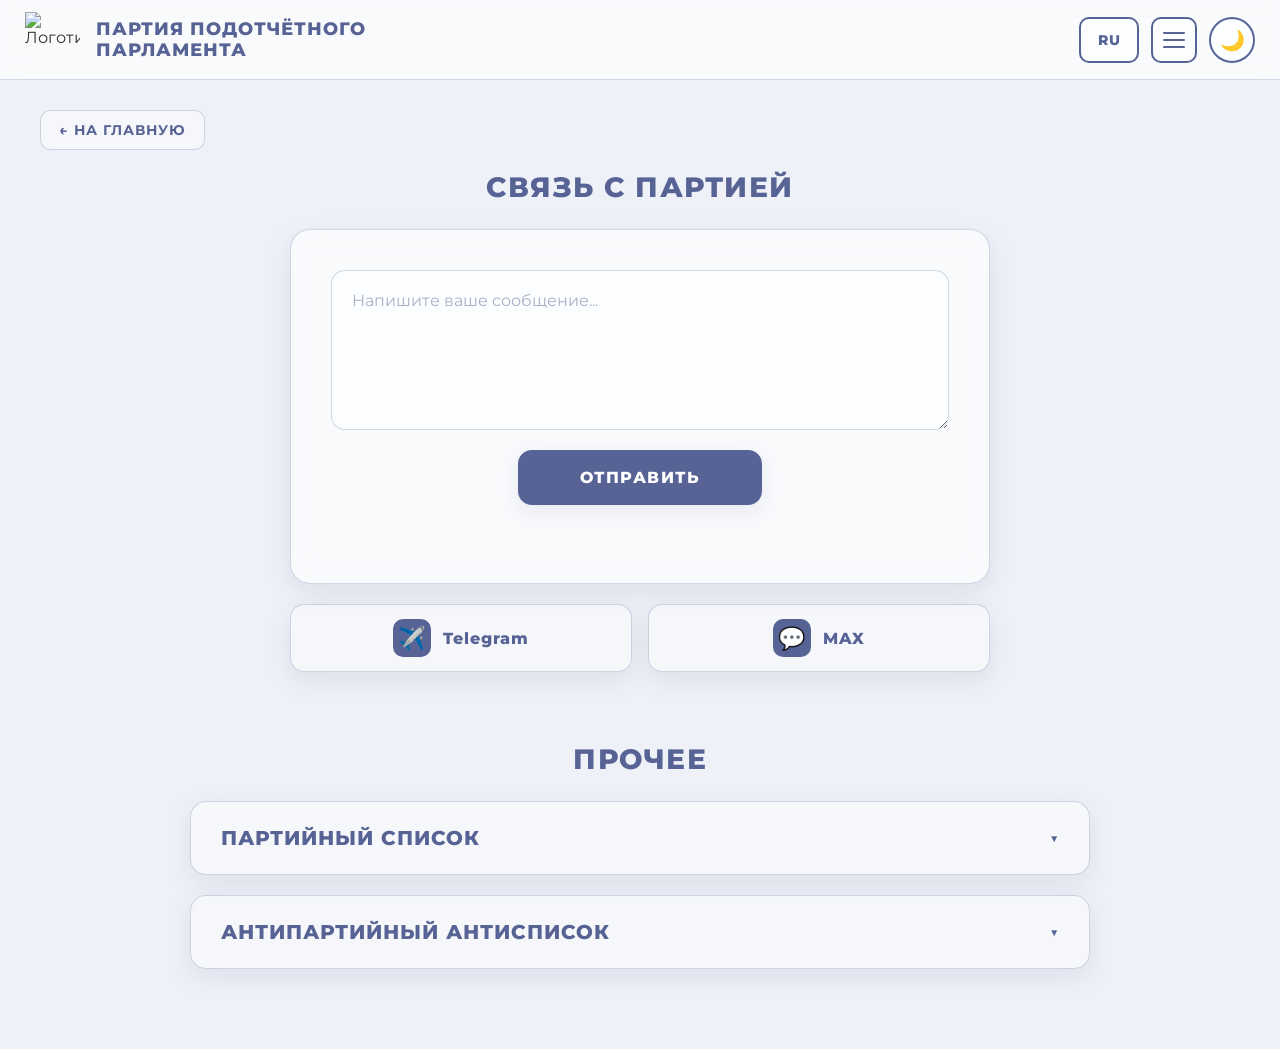
==== commit 9f470876: "Add files via upload" ====
--- a/contact.html
+++ b/contact.html
@@ -11,7 +11,10 @@
   <link rel="preconnect" href="https://fonts.gstatic.com" crossorigin>
   <link href="https://fonts.googleapis.com/css2?family=Montserrat:wght@400;700;800;900&family=Heebo:wght@400;700;800;900&family=Cairo:wght@400;700;800;900&display=swap" rel="stylesheet">
 
-  <link rel="stylesheet" href="style.css" />
+  <link rel="stylesheet" href="css/base.css">
+  <link rel="stylesheet" href="css/header.css">
+  <link rel="stylesheet" href="css/contact.css">
+  <link rel="stylesheet" href="css/responsive.css">
 </head>
 <body>
 
@@ -33,11 +36,9 @@
           <button class="lang-option" data-lang="ar">العربية</button>
         </div>
       </div>
-
       <button class="burger-btn" id="burgerBtn" aria-label="Меню">
         <span></span><span></span><span></span>
       </button>
-
       <button class="theme-toggle" id="themeToggle" aria-label="Переключить тему">
         <span class="theme-icon">🌙</span>
       </button>
@@ -58,7 +59,7 @@
 
     <a href="index.html" class="back-link">← <span data-i18n="back">На главную</span></a>
 
-    <!-- ===== Связь ===== -->
+    <!-- Связь -->
     <h2 class="section-title reveal" id="contact" data-i18n="section.contact">Связь с партией</h2>
 
     <div class="contact-wrapper reveal">
@@ -85,7 +86,7 @@
       </div>
     </div>
 
-    <!-- ===== Прочее ===== -->
+    <!-- Прочее -->
     <h2 class="section-title section-title-prog reveal" id="other" data-i18n="section.other">Прочее</h2>
 
     <div class="other-wrapper reveal">
@@ -121,6 +122,8 @@
 
   <button class="scroll-top" id="scrollTop" aria-label="Наверх">▲</button>
 
-  <script src="script.js"></script>
+  <script src="js/translations.js"></script>
+  <script src="js/main.js"></script>
+  <script src="js/contact.js"></script>
 </body>
 </html>
--- a/css/base.css
+++ b/css/base.css
@@ -0,0 +1,352 @@
+/* ================= ПЕРЕМЕННЫЕ ТЕМ ================= */
+:root {
+  --bg-color: #eef1f7;
+  --bg-glass: rgba(255, 255, 255, 0.45);
+  --bg-glass-strong: rgba(255, 255, 255, 0.65);
+  --text-color: #333;
+  --border-color: rgba(87, 99, 148, 0.25);
+  --shadow-color: rgba(87, 99, 148, 0.12);
+  --accent: #576394;
+  --accent-dark: #3e4a7c;
+  --canvas-bg: #ffffff;
+}
+
+body.dark {
+  --bg-color: #1a1d2e;
+  --bg-glass: rgba(40, 45, 70, 0.55);
+  --bg-glass-strong: rgba(40, 45, 70, 0.75);
+  --text-color: #e0e4f0;
+  --border-color: rgba(120, 135, 200, 0.3);
+  --shadow-color: rgba(0, 0, 0, 0.4);
+  --accent: #7a86b8;
+  --accent-dark: #576394;
+  --canvas-bg: #2a2e45;
+}
+
+/* ================= БАЗА ================= */
+html, body {
+  margin: 0;
+  padding: 0;
+  min-height: 100%;
+  background: var(--bg-color);
+  overflow-x: hidden;
+  font-family: 'Montserrat', 'Heebo', 'Cairo', sans-serif;
+  color: var(--text-color);
+  transition: background-color 0.4s ease, color 0.4s ease;
+  scroll-behavior: smooth;
+}
+
+html[lang="he"] body,
+html[lang="he"] .site-title,
+html[lang="he"] .section-title,
+html[lang="he"] .nav-link,
+html[lang="he"] .game-title,
+html[lang="he"] .promise-text,
+html[lang="he"] .generator-slogan-text,
+html[lang="he"] .counter-label,
+html[lang="he"] .counter-value,
+html[lang="he"] .counter-unit,
+html[lang="he"] .news-card-title,
+html[lang="he"] .news-card-text,
+html[lang="he"] .horoscope-text {
+  font-family: 'Heebo', sans-serif;
+}
+
+html[lang="ar"] body,
+html[lang="ar"] .site-title,
+html[lang="ar"] .section-title,
+html[lang="ar"] .nav-link,
+html[lang="ar"] .game-title,
+html[lang="ar"] .promise-text,
+html[lang="ar"] .generator-slogan-text,
+html[lang="ar"] .counter-label,
+html[lang="ar"] .counter-value,
+html[lang="ar"] .counter-unit,
+html[lang="ar"] .news-card-title,
+html[lang="ar"] .news-card-text,
+html[lang="ar"] .horoscope-text {
+  font-family: 'Cairo', sans-serif;
+}
+
+/* ================= ПАРАЛЛАКС-ФОН ================= */
+.parallax-bg {
+  position: fixed;
+  top: 0; left: 0;
+  width: 100%; height: 100%;
+  z-index: -1;
+  pointer-events: none;
+  background:
+    radial-gradient(circle at 20% 30%, rgba(87, 99, 148, 0.15) 0%, transparent 40%),
+    radial-gradient(circle at 80% 70%, rgba(87, 99, 148, 0.12) 0%, transparent 45%),
+    radial-gradient(circle at 50% 90%, rgba(87, 99, 148, 0.08) 0%, transparent 50%);
+  will-change: transform;
+}
+
+/* ================= ОСНОВНОЙ КОНТЕНТ ================= */
+.main-content {
+  padding: 110px 40px 80px 40px;
+  box-sizing: border-box;
+  min-height: 100vh;
+  max-width: 1600px;
+  margin: 0 auto;
+  position: relative;
+}
+
+/* ================= ССЫЛКА «НА ГЛАВНУЮ» ================= */
+.back-link {
+  display: inline-flex;
+  align-items: center;
+  gap: 6px;
+  font-family: 'Montserrat', sans-serif;
+  font-weight: 700;
+  font-size: 14px;
+  letter-spacing: 1px;
+  text-transform: uppercase;
+  color: var(--accent);
+  text-decoration: none;
+  padding: 10px 18px;
+  border-radius: 10px;
+  border: 1px solid var(--border-color);
+  background: var(--bg-glass);
+  margin-bottom: 20px;
+  transition: all 0.3s ease;
+}
+
+.back-link:hover {
+  background: var(--accent);
+  color: #ffffff;
+  transform: translateX(-4px);
+}
+
+/* ================= ЗАГОЛОВКИ ================= */
+.section-title {
+  font-family: 'Montserrat', sans-serif;
+  font-weight: 800;
+  font-size: 28px;
+  letter-spacing: 1.5px;
+  text-transform: uppercase;
+  color: var(--accent);
+  text-align: center;
+  margin: 50px 0 25px 0;
+  scroll-margin-top: 100px;
+}
+
+.section-title:first-of-type { margin-top: 0; }
+.section-title-prog { margin-top: 70px; }
+
+/* ================= АНИМАЦИЯ ПОЯВЛЕНИЯ ================= */
+.reveal {
+  opacity: 0;
+  transform: translateY(40px);
+  transition: opacity 0.8s ease, transform 0.8s ease;
+}
+
+.reveal.visible { opacity: 1; transform: translateY(0); }
+
+/* ================= ЛУЧИ ОТ ЛОГОТИПА ================= */
+.rays-overlay {
+  position: fixed;
+  inset: 0;
+  pointer-events: none;
+  z-index: 99999;
+  opacity: 0;
+  visibility: hidden;
+  overflow: hidden;
+}
+
+.rays-overlay.active { opacity: 1; visibility: visible; }
+
+.rays-overlay .ray {
+  position: absolute;
+  top: 55px;
+  left: 52px;
+  width: 200vmax;
+  height: 8px;
+  background: linear-gradient(90deg, rgba(87, 99, 148, 0.9), rgba(87, 99, 148, 0));
+  transform-origin: 0 50%;
+  transform: rotate(var(--angle)) scaleX(0);
+  border-radius: 4px;
+  animation: ray-shoot 1.5s ease-out forwards;
+  filter: blur(1px);
+}
+
+@keyframes ray-shoot {
+  0%   { transform: rotate(var(--angle)) scaleX(0); opacity: 1; }
+  30%  { transform: rotate(var(--angle)) scaleX(1); opacity: 1; }
+  100% { transform: rotate(var(--angle)) scaleX(1); opacity: 0; }
+}
+
+/* ================= ВСПЛЫВАЮЩЕЕ ОКНО ================= */
+.popup-overlay {
+  position: fixed;
+  inset: 0;
+  background: rgba(0, 0, 0, 0.65);
+  backdrop-filter: blur(6px);
+  -webkit-backdrop-filter: blur(6px);
+  display: flex;
+  justify-content: center;
+  align-items: center;
+  z-index: 9999;
+  opacity: 1;
+  transition: opacity 0.3s ease;
+  padding: 20px;
+  box-sizing: border-box;
+}
+
+.popup-overlay.hidden {
+  opacity: 0;
+  visibility: hidden;
+  pointer-events: none;
+}
+
+.popup-box {
+  position: relative;
+  background: var(--bg-glass-strong);
+  backdrop-filter: blur(14px);
+  -webkit-backdrop-filter: blur(14px);
+  border: 1px solid var(--border-color);
+  border-radius: 20px;
+  box-shadow: 0 20px 60px rgba(0, 0, 0, 0.4);
+  padding: 12px;
+  max-width: 420px;
+  width: 100%;
+  max-height: 90vh;
+  display: flex;
+  justify-content: center;
+  align-items: center;
+  animation: popup-appear 0.35s cubic-bezier(0.2, 0.8, 0.2, 1);
+}
+
+@keyframes popup-appear {
+  from { opacity: 0; transform: scale(0.85); }
+  to   { opacity: 1; transform: scale(1); }
+}
+
+.popup-image {
+  width: 100%;
+  height: auto;
+  max-height: calc(90vh - 24px);
+  border-radius: 14px;
+  display: block;
+  object-fit: contain;
+}
+
+.popup-close {
+  position: absolute;
+  top: -14px; right: -14px;
+  width: 40px; height: 40px;
+  border-radius: 50%;
+  background: var(--accent);
+  color: #ffffff;
+  border: 2px solid var(--bg-color);
+  font-size: 18px;
+  font-weight: 800;
+  cursor: pointer;
+  display: flex;
+  justify-content: center;
+  align-items: center;
+  transition: all 0.25s ease;
+  box-shadow: 0 6px 20px rgba(0, 0, 0, 0.35);
+  line-height: 1;
+  padding: 0;
+}
+
+.popup-close:hover {
+  background: var(--bg-color);
+  color: var(--accent);
+  transform: scale(1.1) rotate(90deg);
+}
+
+/* ================= СЧЁТЧИК СЕКУНД ================= */
+.counter-section {
+  width: 100%;
+  padding: 60px 20px;
+  box-sizing: border-box;
+  text-align: center;
+  background: var(--bg-glass-strong);
+  backdrop-filter: blur(14px);
+  -webkit-backdrop-filter: blur(14px);
+  border-top: 1px solid var(--border-color);
+  border-bottom: 1px solid var(--border-color);
+  display: flex;
+  flex-direction: column;
+  align-items: center;
+  gap: 10px;
+}
+
+.counter-label {
+  font-family: 'Montserrat', sans-serif;
+  font-weight: 800;
+  font-size: 24px;
+  letter-spacing: 1.5px;
+  text-transform: uppercase;
+  color: var(--accent);
+  margin: 0;
+}
+
+.counter-value {
+  font-family: 'Montserrat', sans-serif;
+  font-weight: 900;
+  font-size: clamp(48px, 10vw, 120px);
+  letter-spacing: 2px;
+  color: var(--accent);
+  line-height: 1;
+  word-break: break-all;
+}
+
+.counter-unit {
+  font-family: 'Montserrat', sans-serif;
+  font-weight: 800;
+  font-size: 20px;
+  letter-spacing: 2px;
+  text-transform: uppercase;
+  color: var(--accent);
+  opacity: 0.7;
+  margin: 0;
+}
+
+/* ================= КНОПКА НАВЕРХ ================= */
+.scroll-top {
+  position: fixed;
+  bottom: 30px; right: 30px;
+  width: 54px; height: 54px;
+  background: var(--accent);
+  color: #ffffff;
+  border: 2px solid var(--accent);
+  border-radius: 50%;
+  font-size: 22px;
+  font-weight: 700;
+  cursor: pointer;
+  display: flex;
+  justify-content: center;
+  align-items: center;
+  box-shadow: 0 6px 20px var(--shadow-color);
+  opacity: 0;
+  visibility: hidden;
+  transform: translateY(20px);
+  transition: all 0.35s ease;
+  z-index: 998;
+}
+
+.scroll-top.visible { opacity: 1; visibility: visible; transform: translateY(0); }
+.scroll-top:hover { background: var(--bg-color); color: var(--accent); transform: translateY(-4px) scale(1.08); }
+
+/* ================= RTL ================= */
+body[dir="rtl"] .side-nav {
+  right: auto;
+  left: 0;
+  transform: translateX(-100%);
+  border-left: none;
+  border-right: 1px solid var(--border-color);
+}
+
+body[dir="rtl"] .side-nav.open { transform: translateX(0); }
+body[dir="rtl"] .nav-link { text-align: left; }
+body[dir="rtl"] .lang-menu { right: auto; left: 0; }
+body[dir="rtl"] .lang-option { text-align: right; }
+body[dir="rtl"] .scroll-top { right: auto; left: 30px; }
+body[dir="rtl"] .cell-number { left: auto; right: 22px; }
+body[dir="rtl"] .rays-overlay .ray {
+  transform-origin: 100% 50%;
+  background: linear-gradient(270deg, rgba(87, 99, 148, 0.9), rgba(87, 99, 148, 0));
+}
--- a/css/header.css
+++ b/css/header.css
@@ -0,0 +1,222 @@
+/* ================= ШАПКА ================= */
+.site-header {
+  position: fixed;
+  top: 0; left: 0;
+  width: 100%;
+  height: 80px;
+  display: flex;
+  align-items: center;
+  justify-content: space-between;
+  gap: 14px;
+  padding: 0 25px;
+  box-sizing: border-box;
+  background: var(--bg-glass-strong);
+  backdrop-filter: blur(12px);
+  -webkit-backdrop-filter: blur(12px);
+  border-bottom: 1px solid var(--border-color);
+  z-index: 999;
+  transition: background 0.4s ease;
+}
+
+.header-left {
+  display: flex;
+  align-items: center;
+  gap: 16px;
+  flex-shrink: 0;
+  min-width: 0;
+  text-decoration: none;
+  color: inherit;
+}
+
+.header-right {
+  display: flex;
+  align-items: center;
+  gap: 12px;
+  flex-shrink: 0;
+}
+
+.site-logo {
+  height: 55px; width: 55px;
+  object-fit: contain;
+  flex-shrink: 0;
+  cursor: pointer;
+  transition: transform 0.3s ease;
+}
+
+.site-logo:hover { transform: scale(1.05); }
+
+.site-title {
+  font-family: 'Montserrat', sans-serif;
+  font-weight: 800;
+  font-size: 18px;
+  letter-spacing: 1px;
+  text-transform: uppercase;
+  color: var(--accent);
+  margin: 0;
+  line-height: 1.15;
+  max-width: 360px;
+}
+
+/* ================= ПЕРЕКЛЮЧАТЕЛЬ ЯЗЫКА ================= */
+.lang-switcher { position: relative; }
+
+.lang-btn {
+  height: 46px;
+  min-width: 60px;
+  padding: 0 14px;
+  border-radius: 10px;
+  background: var(--bg-glass);
+  border: 2px solid var(--accent);
+  color: var(--accent);
+  cursor: pointer;
+  font-family: 'Montserrat', sans-serif;
+  font-weight: 800;
+  font-size: 14px;
+  letter-spacing: 1px;
+  transition: all 0.3s ease;
+}
+
+.lang-btn:hover { background: var(--accent); color: #ffffff; }
+
+.lang-menu {
+  position: absolute;
+  top: calc(100% + 8px);
+  right: 0;
+  min-width: 160px;
+  background: var(--bg-glass-strong);
+  backdrop-filter: blur(14px);
+  -webkit-backdrop-filter: blur(14px);
+  border: 1px solid var(--border-color);
+  border-radius: 12px;
+  box-shadow: 0 8px 25px var(--shadow-color);
+  padding: 8px;
+  display: flex;
+  flex-direction: column;
+  gap: 4px;
+  opacity: 0;
+  visibility: hidden;
+  transform: translateY(-10px);
+  transition: all 0.25s ease;
+  z-index: 1000;
+}
+
+.lang-menu.open { opacity: 1; visibility: visible; transform: translateY(0); }
+
+.lang-option {
+  padding: 10px 14px;
+  background: transparent;
+  border: none;
+  border-radius: 8px;
+  font-family: 'Montserrat', 'Heebo', 'Cairo', sans-serif;
+  font-weight: 700;
+  font-size: 14px;
+  color: var(--text-color);
+  text-align: left;
+  cursor: pointer;
+  transition: all 0.2s ease;
+}
+
+.lang-option:hover,
+.lang-option.active { background: var(--accent); color: #ffffff; }
+
+/* ================= БУРГЕР ================= */
+.burger-btn {
+  width: 46px; height: 46px;
+  border-radius: 10px;
+  background: var(--bg-glass);
+  border: 2px solid var(--accent);
+  cursor: pointer;
+  display: flex;
+  flex-direction: column;
+  justify-content: center;
+  align-items: center;
+  gap: 5px;
+  padding: 0;
+  transition: all 0.3s ease;
+}
+
+.burger-btn:hover { background: var(--accent); }
+
+.burger-btn span {
+  display: block;
+  width: 22px;
+  height: 2px;
+  background: var(--accent);
+  border-radius: 2px;
+  transition: all 0.3s ease;
+}
+
+.burger-btn:hover span { background: #ffffff; }
+.burger-btn.active span:nth-child(1) { transform: translateY(7px) rotate(45deg); }
+.burger-btn.active span:nth-child(2) { opacity: 0; }
+.burger-btn.active span:nth-child(3) { transform: translateY(-7px) rotate(-45deg); }
+.burger-btn.active span { background: var(--accent); }
+
+/* ================= БОКОВОЕ МЕНЮ (СПРАВА) ================= */
+.side-nav {
+  position: fixed;
+  top: 0; right: 0;
+  width: 300px;
+  max-width: 80%;
+  height: 100vh;
+  background: var(--bg-glass-strong);
+  backdrop-filter: blur(16px);
+  -webkit-backdrop-filter: blur(16px);
+  border-left: 1px solid var(--border-color);
+  padding: 100px 20px 30px 20px;
+  box-sizing: border-box;
+  display: flex;
+  flex-direction: column;
+  gap: 8px;
+  transform: translateX(100%);
+  transition: transform 0.4s cubic-bezier(0.2, 0.8, 0.2, 1);
+  z-index: 1001;
+  overflow-y: auto;
+}
+
+.side-nav.open { transform: translateX(0); }
+
+.nav-link {
+  font-family: 'Montserrat', sans-serif;
+  font-weight: 700;
+  font-size: 16px;
+  letter-spacing: 0.8px;
+  text-transform: uppercase;
+  color: var(--text-color);
+  text-decoration: none;
+  padding: 14px 18px;
+  border-radius: 10px;
+  transition: all 0.25s ease;
+  text-align: right;
+}
+
+.nav-link:hover { background: var(--accent); color: #ffffff; }
+
+.side-nav-overlay {
+  position: fixed;
+  inset: 0;
+  background: rgba(0, 0, 0, 0.4);
+  opacity: 0;
+  visibility: hidden;
+  transition: all 0.3s ease;
+  z-index: 1000;
+}
+
+.side-nav-overlay.open { opacity: 1; visibility: visible; }
+
+/* ================= ПЕРЕКЛЮЧАТЕЛЬ ТЕМЫ ================= */
+.theme-toggle {
+  width: 46px; height: 46px;
+  border-radius: 50%;
+  background: var(--bg-glass);
+  border: 2px solid var(--accent);
+  cursor: pointer;
+  display: flex;
+  justify-content: center;
+  align-items: center;
+  font-size: 20px;
+  transition: all 0.3s ease;
+  flex-shrink: 0;
+}
+
+.theme-toggle:hover { background: var(--accent); transform: rotate(20deg) scale(1.1); }
--- a/css/contact.css
+++ b/css/contact.css
@@ -0,0 +1,242 @@
+/* ================= СВЯЗЬ ================= */
+.contact-wrapper {
+  display: flex;
+  flex-direction: column;
+  align-items: center;
+  width: 100%;
+  margin-top: 10px;
+  gap: 20px;
+}
+
+.contact-section {
+  width: 100%;
+  max-width: 700px;
+  padding: 40px;
+  box-sizing: border-box;
+  background: var(--bg-glass-strong);
+  backdrop-filter: blur(16px);
+  -webkit-backdrop-filter: blur(16px);
+  border: 1px solid var(--border-color);
+  border-radius: 20px;
+  box-shadow: 0 8px 25px var(--shadow-color);
+  display: flex;
+  flex-direction: column;
+  gap: 20px;
+  position: relative;
+  transition: transform 0.3s ease, box-shadow 0.3s ease;
+}
+
+.contact-section:hover {
+  transform: translateY(-4px);
+  box-shadow: 0 14px 35px var(--shadow-color);
+}
+
+.contact-input {
+  width: 100%;
+  min-height: 160px;
+  padding: 20px;
+  box-sizing: border-box;
+  font-family: 'Montserrat', sans-serif;
+  font-size: 16px;
+  color: var(--text-color);
+  background: var(--bg-glass);
+  border: 1px solid var(--border-color);
+  border-radius: 14px;
+  resize: vertical;
+  outline: none;
+  transition: border-color 0.3s ease, box-shadow 0.3s ease;
+}
+
+.contact-input:focus {
+  border-color: var(--accent);
+  box-shadow: 0 0 0 4px rgba(87, 99, 148, 0.15);
+}
+
+.contact-input::placeholder {
+  color: rgba(87, 99, 148, 0.5);
+}
+
+.contact-btn {
+  align-self: center;
+  padding: 16px 60px;
+  font-family: 'Montserrat', sans-serif;
+  font-weight: 800;
+  font-size: 16px;
+  letter-spacing: 1.5px;
+  text-transform: uppercase;
+  color: #ffffff;
+  background: var(--accent);
+  border: 2px solid var(--accent);
+  border-radius: 14px;
+  cursor: pointer;
+  transition: all 0.3s ease;
+  box-shadow: 0 6px 20px var(--shadow-color);
+}
+
+.contact-btn:hover {
+  background: var(--bg-color);
+  color: var(--accent);
+  transform: translateY(-2px);
+}
+
+.contact-btn:disabled {
+  opacity: 0.7;
+  cursor: wait;
+}
+
+.contact-status {
+  margin: 0;
+  font-family: 'Montserrat', sans-serif;
+  font-size: 14px;
+  font-weight: 700;
+  color: var(--accent);
+  text-align: center;
+  min-height: 18px;
+  transition: color 0.3s ease;
+}
+
+/* ================= СОЦСЕТИ ================= */
+.social-links-row {
+  display: flex;
+  gap: 16px;
+  width: 100%;
+  max-width: 700px;
+  justify-content: center;
+  flex-wrap: wrap;
+}
+
+.social-link {
+  display: flex;
+  align-items: center;
+  gap: 12px;
+  padding: 14px 22px;
+  background: var(--bg-glass);
+  border: 1px solid var(--border-color);
+  border-radius: 14px;
+  text-decoration: none;
+  color: var(--text-color);
+  font-family: 'Montserrat', sans-serif;
+  font-weight: 800;
+  font-size: 16px;
+  letter-spacing: 1px;
+  transition: all 0.3s ease;
+  flex: 1 1 200px;
+  max-width: 320px;
+  justify-content: center;
+  box-shadow: 0 8px 25px var(--shadow-color);
+}
+
+.social-link:hover {
+  transform: translateY(-3px);
+  box-shadow: 0 14px 35px var(--shadow-color);
+}
+
+.social-link .social-icon {
+  font-size: 22px;
+  width: 38px;
+  height: 38px;
+  display: flex;
+  justify-content: center;
+  align-items: center;
+  background: var(--accent);
+  color: #ffffff;
+  border-radius: 10px;
+  flex-shrink: 0;
+  transition: transform 0.3s ease;
+}
+
+.social-link:hover .social-icon {
+  transform: scale(1.1) rotate(-6deg);
+}
+
+.social-link .social-name {
+  color: var(--accent);
+  font-weight: 800;
+}
+
+/* ================= ПРОЧЕЕ (АККОРДЕОН) ================= */
+.other-wrapper {
+  display: flex;
+  flex-direction: column;
+  gap: 20px;
+  max-width: 900px;
+  margin: 10px auto 0 auto;
+  width: 100%;
+}
+
+.accordion {
+  background: var(--bg-glass);
+  backdrop-filter: blur(14px);
+  -webkit-backdrop-filter: blur(14px);
+  border: 1px solid var(--border-color);
+  border-radius: 16px;
+  box-shadow: 0 8px 25px var(--shadow-color);
+  overflow: hidden;
+  transition: box-shadow 0.3s ease;
+}
+
+.accordion:hover {
+  box-shadow: 0 12px 30px var(--shadow-color);
+}
+
+.accordion summary {
+  list-style: none;
+  cursor: pointer;
+  padding: 24px 30px;
+  font-family: 'Montserrat', sans-serif;
+  font-weight: 800;
+  font-size: 20px;
+  letter-spacing: 1px;
+  text-transform: uppercase;
+  color: var(--accent);
+  display: flex;
+  justify-content: space-between;
+  align-items: center;
+  transition: background 0.3s ease;
+  user-select: none;
+}
+
+.accordion summary::-webkit-details-marker { display: none; }
+
+.accordion summary::after {
+  content: '▼';
+  font-size: 14px;
+  color: var(--accent);
+  transition: transform 0.3s ease;
+}
+
+.accordion[open] summary::after {
+  transform: rotate(180deg);
+}
+
+.accordion summary:hover {
+  background: var(--bg-glass-strong);
+}
+
+.accordion-list {
+  margin: 0;
+  padding: 0 30px 30px 30px;
+  font-family: 'Montserrat', sans-serif;
+  font-weight: 600;
+  font-size: 16px;
+  color: var(--text-color);
+  line-height: 1.8;
+  list-style: none;
+}
+
+.accordion-list li {
+  padding: 12px 0;
+  border-bottom: 1px dashed var(--border-color);
+}
+
+.accordion-list li:last-child {
+  border-bottom: none;
+}
+
+.member-name {
+  font-family: 'Montserrat', sans-serif;
+  font-weight: 800;
+  font-size: 22px;
+  letter-spacing: 0.5px;
+  color: var(--accent);
+}
--- a/css/responsive.css
+++ b/css/responsive.css
@@ -0,0 +1,214 @@
+/* ================= АДАПТИВ ================= */
+
+/* ===== Планшеты (1100px) ===== */
+@media (max-width: 1100px) {
+  .site-title { font-size: 15px; }
+
+  .cover-card.active { transform: translateX(0) translateZ(0) scale(0.30) rotateY(0deg); }
+  .cover-card.prev-1 { transform: translateX(-300px) translateZ(-100px) scale(0.27) rotateY(42deg); }
+  .cover-card.next-1 { transform: translateX(300px) translateZ(-100px) scale(0.27) rotateY(-42deg); }
+  .cover-card.prev-2 { transform: translateX(-500px) translateZ(-220px) scale(0.22) rotateY(55deg); }
+  .cover-card.next-2 { transform: translateX(500px) translateZ(-220px) scale(0.22) rotateY(-55deg); }
+}
+
+/* ===== Планшеты и небольшие экраны (900px) ===== */
+@media (max-width: 900px) {
+  .site-title { font-size: 13px; max-width: 260px; }
+  .site-logo { height: 45px; width: 45px; }
+
+  .games-grid { grid-template-columns: 1fr; }
+  .grid-section { grid-template-columns: 1fr; }
+  .sections-menu { grid-template-columns: repeat(2, 1fr); }
+
+  .horoscope-signs { grid-template-columns: repeat(4, 1fr); }
+}
+
+/* ===== Телефоны (700px) ===== */
+@media (max-width: 700px) {
+
+  /* Шапка */
+  .site-header {
+    height: 70px;
+    padding: 0 12px;
+    gap: 8px;
+  }
+  .site-logo { height: 40px; width: 40px; }
+  .site-title {
+    font-size: 11px;
+    letter-spacing: 0.4px;
+    max-width: 160px;
+    line-height: 1.2;
+  }
+  .theme-toggle { width: 40px; height: 40px; font-size: 17px; }
+  .lang-btn { height: 40px; min-width: 50px; font-size: 12px; padding: 0 10px; }
+  .burger-btn { width: 40px; height: 40px; }
+  .burger-btn span { width: 18px; }
+
+  /* Контент */
+  .main-content { padding: 90px 15px 60px 15px; }
+  .section-title { font-size: 20px; margin: 35px 0 18px 0; }
+  .section-title-prog { margin-top: 45px; }
+
+  /* Карусель фото (3D) */
+  .coverflow-container { height: 440px; perspective: 1200px; }
+  .cover-card.active { transform: translateX(0) translateZ(0) scale(0.19) rotateY(0deg); }
+  .cover-card.prev-1 { transform: translateX(-190px) translateZ(-80px) scale(0.165) rotateY(38deg); }
+  .cover-card.next-1 { transform: translateX(190px) translateZ(-80px) scale(0.165) rotateY(-38deg); }
+  .cover-card.prev-2,
+  .cover-card.next-2 { opacity: 0; pointer-events: none; }
+
+  .nav-btn { width: 44px; height: 44px; font-size: 18px; }
+
+  #my-player { max-width: 100%; }
+
+  /* Плашки разделов */
+  .sections-menu { grid-template-columns: repeat(2, 1fr); gap: 10px; }
+  .section-card { min-height: 80px; padding: 12px 8px; border-radius: 12px; gap: 5px; }
+  .section-card-icon { font-size: 22px; }
+  .section-card-title { font-size: 10px; letter-spacing: 0.4px; }
+
+  /* Программа */
+  .grid-cell { min-height: 240px; padding: 50px 20px 20px 20px; border-radius: 12px; }
+  .cell-number { font-size: 24px; top: 14px; left: 16px; }
+  .cell-text { font-size: 13px; }
+
+  /* ===== Новости 3D ===== */
+  .news-3d-stage { height: 460px; }
+  .news-card {
+    padding: 22px;
+    max-width: 100%;
+    border-radius: 16px;
+    gap: 12px;
+  }
+  .news-card-title { font-size: 18px; }
+  .news-card-date { font-size: 11px; }
+  .news-card-text { font-size: 13px; line-height: 1.5; }
+  .news-arrow { width: 44px; height: 44px; font-size: 17px; }
+  .news-3d-controls { gap: 14px; margin-top: 14px; }
+  .news-dot { width: 10px; height: 10px; }
+
+  /* ===== Дневник канцлера ===== */
+  .diary-book { max-width: 100%; border-radius: 8px 14px 14px 8px; }
+  .diary-cover-title { font-size: 20px; padding: 0 25px; letter-spacing: 1.5px; }
+  .diary-page { padding: 25px 18px; }
+  .diary-page::before { left: 18px; top: 25px; bottom: 25px; }
+  .diary-page-content { padding-left: 12px; font-size: 12px; }
+  .diary-page-number { bottom: 10px; right: 14px; font-size: 10px; }
+
+  /* ===== Игры ===== */
+  .game-block { padding: 20px; border-radius: 12px; }
+  .game-title { font-size: 18px; }
+  .snake-btn { width: 44px; height: 44px; font-size: 18px; }
+
+  .g2048-tile { font-size: 16px; }
+  .g2048-tile[data-v="128"],
+  .g2048-tile[data-v="256"],
+  .g2048-tile[data-v="512"] { font-size: 14px; }
+  .g2048-tile[data-v="1024"],
+  .g2048-tile[data-v="2048"] { font-size: 12px; }
+
+  .minesweeper-info { font-size: 14px; gap: 8px; }
+  .minesweeper-info > span { padding: 6px 10px; min-width: 55px; }
+  .mine-cell { font-size: 9px; }
+  .minesweeper-board { max-width: 100%; gap: 1px; padding: 4px; }
+
+  /* ===== Викторины ===== */
+  .quiz-block { padding: 20px; border-radius: 12px; }
+  .abbr-tile { padding: 10px 14px; font-size: 13px; }
+  .abbr-target,
+  .abbr-pool { padding: 12px; gap: 6px; }
+
+  .who-question { padding: 18px; }
+  .who-question-title { font-size: 16px; }
+  .who-answer { padding: 12px 16px; font-size: 14px; }
+  .who-result { padding: 20px; }
+  .who-result-title { font-size: 18px; }
+  .who-result-text { font-size: 14px; }
+
+  /* ===== Генераторы ===== */
+  .generator-slogan,
+  .promise-cell,
+  .horoscope-cell {
+    min-height: 110px;
+    padding: 20px;
+    border-radius: 12px;
+  }
+  .generator-slogan-text { font-size: 18px; }
+  .promise-text { font-size: 16px; }
+  .horoscope-text { font-size: 15px; }
+  .generator-btn { padding: 14px 40px; font-size: 14px; }
+
+  .horoscope-signs { grid-template-columns: repeat(3, 1fr); gap: 6px; }
+  .horoscope-sign-btn { padding: 10px 4px; font-size: 11px; }
+
+  /* ===== Партбилет ===== */
+  .partbilet-input { padding: 14px 16px; font-size: 14px; }
+  .partbilet-file-label { padding: 12px 16px; font-size: 13px; }
+
+  /* ===== Связь ===== */
+  .contact-section { padding: 25px; border-radius: 16px; }
+  .contact-btn { padding: 14px 40px; font-size: 14px; }
+  .contact-input { min-height: 130px; padding: 16px; font-size: 14px; }
+
+  .social-links-row { gap: 10px; }
+  .social-link { flex: 1 1 140px; padding: 12px 16px; font-size: 14px; }
+  .social-link .social-icon { width: 34px; height: 34px; font-size: 18px; }
+
+  /* ===== Аккордеоны ===== */
+  .accordion summary { padding: 18px 20px; font-size: 16px; }
+  .accordion-list { padding: 0 20px 20px 20px; font-size: 14px; }
+  .member-name { font-size: 18px; }
+
+  /* ===== Счётчик ===== */
+  .counter-section { padding: 40px 15px; }
+  .counter-label { font-size: 16px; }
+  .counter-value { font-size: clamp(36px, 12vw, 72px); }
+  .counter-unit { font-size: 16px; }
+
+  /* ===== Кнопка наверх ===== */
+  .scroll-top {
+    bottom: 20px;
+    right: 20px;
+    width: 48px;
+    height: 48px;
+    font-size: 18px;
+  }
+  body[dir="rtl"] .scroll-top { right: auto; left: 20px; }
+
+  /* ===== Попап ===== */
+  .popup-box {
+    max-width: 100%;
+    width: 100%;
+    max-height: 95vh;
+    padding: 8px;
+    border-radius: 16px;
+  }
+  .popup-image { max-height: calc(95vh - 16px); border-radius: 10px; }
+  .popup-close { top: -10px; right: -10px; width: 36px; height: 36px; font-size: 16px; }
+
+  /* ===== Ссылка «На главную» ===== */
+  .back-link { font-size: 12px; padding: 8px 14px; }
+}
+
+/* ===== Очень узкие экраны (480px) ===== */
+@media (max-width: 480px) {
+  .site-title { font-size: 10px; max-width: 130px; }
+
+  .coverflow-container { height: 400px; }
+  .cover-card.active { transform: translateX(0) translateZ(0) scale(0.17) rotateY(0deg); }
+  .cover-card.prev-1 { transform: translateX(-160px) translateZ(-70px) scale(0.145) rotateY(35deg); }
+  .cover-card.next-1 { transform: translateX(160px) translateZ(-70px) scale(0.145) rotateY(-35deg); }
+
+  .section-card { min-height: 70px; padding: 10px 6px; }
+  .section-card-icon { font-size: 20px; }
+  .section-card-title { font-size: 9px; }
+
+  .news-3d-stage { height: 420px; }
+  .news-card { padding: 18px; }
+  .news-card-title { font-size: 16px; }
+
+  .horoscope-signs { grid-template-columns: repeat(2, 1fr); }
+  .horoscope-sign-btn { font-size: 10px; }
+
+  .generator-btn { padding: 12px 30px; font-size: 13px; }
+}
